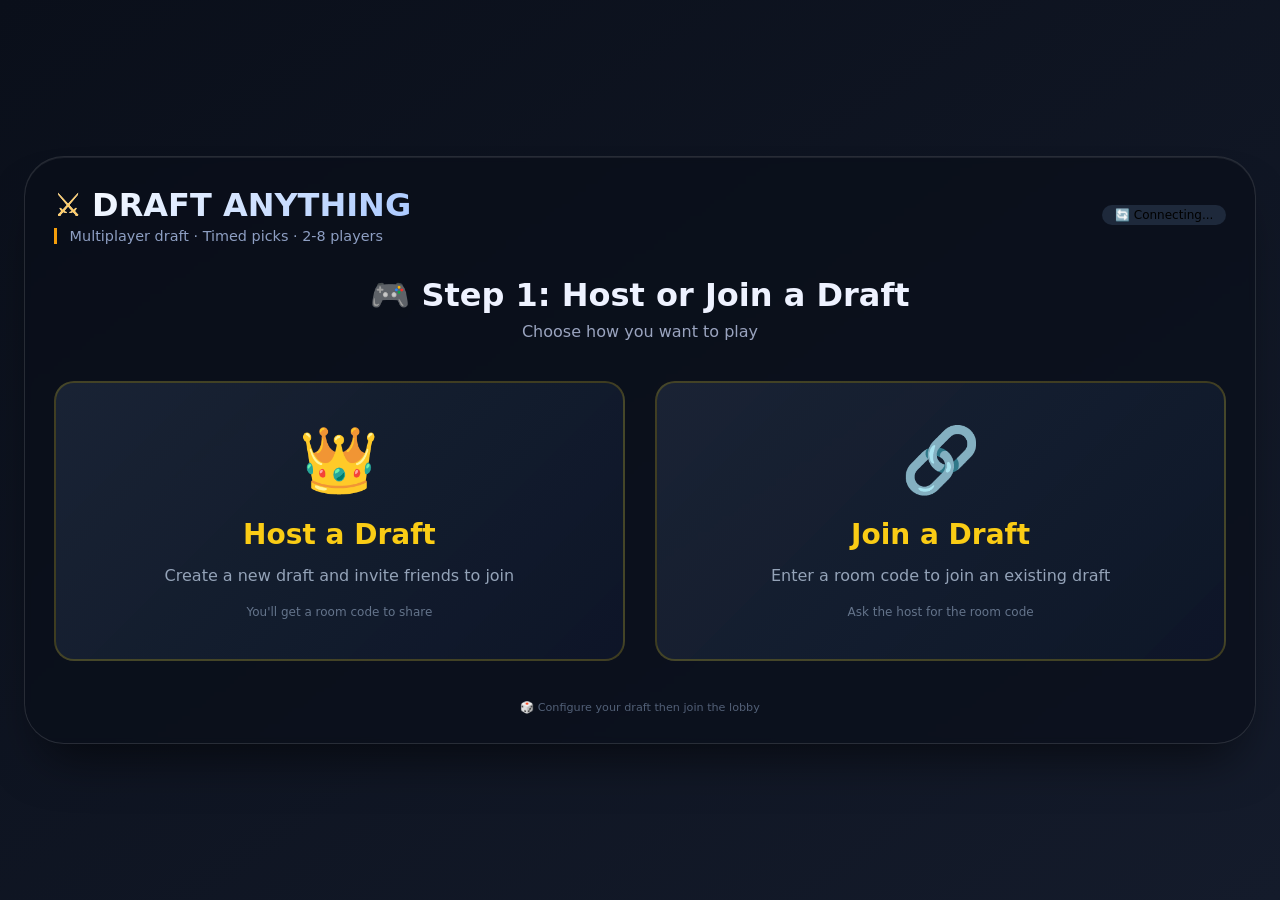
==== index.html @ 41528296 "Update: Added new feature to frontend" ====
<!DOCTYPE html>
<html lang="en">
<head>
    <meta charset="UTF-8">
    <meta name="viewport" content="width=device-width, initial-scale=1.0">
    <title>Draft Anything | Setup</title>
    <link rel="stylesheet" href="style.css">
</head>
<body>
<div class="draft-app">
    <div style="display: flex; justify-content: space-between; align-items: center; flex-wrap: wrap;">
        <div>
            <h1>DRAFT ANYTHING</h1>
            <div class="sub">Multiplayer draft · Timed picks · 2-8 players</div>
        </div>
        <div class="badge" id="dbStatus">🔄 Connecting...</div>
    </div>

    <!-- Step 1: Host or Join -->
    <div id="hostJoinScreen" class="config-screen">
        <div class="config-header">
            <h2>🎮 Step 1: Host or Join a Draft</h2>
            <p>Choose how you want to play</p>
        </div>
        
        <div class="host-join-options">
            <div class="host-join-card" id="hostOption">
                <div class="host-join-icon">👑</div>
                <h3>Host a Draft</h3>
                <p>Create a new draft and invite friends to join</p>
                <div class="host-join-note">You'll get a room code to share</div>
            </div>
            
            <div class="host-join-card" id="joinOption">
                <div class="host-join-icon">🔗</div>
                <h3>Join a Draft</h3>
                <p>Enter a room code to join an existing draft</p>
                <div class="host-join-note">Ask the host for the room code</div>
            </div>
        </div>
    </div>

    <!-- Host Settings -->
    <div id="hostSettingsScreen" class="config-screen" style="display: none;">
        <div class="config-card">
    <div class="config-label">
        <span class="label-icon">👤</span>
        Your Name
    </div>
    <input type="text" id="hostNameInput" placeholder="Enter your name" maxlength="20" class="player-name-input" value="Host">
    <div class="config-hint">How other players will see you</div>
</div>
        <div class="config-header">
            <h2>👑 Create Your Draft</h2>
            <p>Configure all settings below</p>
        </div>
        
        <div class="config-content">
            <div class="config-card">
                <div class="config-label">
                    <span class="label-icon">👥</span>
                    Number of Players (2-8)
                </div>
                <div class="config-control">
                    <button class="config-btn decrement" id="decPlayersHost">-</button>
                    <span id="numPlayersHost" class="config-value">2</span>
                    <button class="config-btn increment" id="incPlayersHost">+</button>
                </div>
                <div class="config-hint">More players = longer draft</div>
            </div>

            <div class="config-card">
                <div class="config-label">
                    <span class="label-icon">🎯</span>
                    Draft Category
                </div>
                <div id="categoryGridHost" class="category-grid-small"></div>
                <div id="selectedCategoryDisplay" class="selected-category-display" style="display: none;">
                    <span class="selected-category-badge">✅ Selected: <span id="selectedCategoryNameHost"></span></span>
                    <button id="clearCategoryBtn" class="small-btn">Change</button>
                </div>
                <div class="config-hint">Choose what you'll be drafting</div>
            </div>

            <div class="config-card">
                <div class="config-label">
                    <span class="label-icon">🎲</span>
                    Draft Type
                </div>
                <div class="draft-type-options">
                    <label class="draft-type-option">
                        <input type="radio" name="draftTypeHost" value="snake" checked>
                        <span class="draft-type-icon">🐍</span>
                        <span class="draft-type-name">Snake Draft</span>
                        <span class="draft-type-desc">1,2,3,3,2,1...</span>
                    </label>
                    <label class="draft-type-option">
                        <input type="radio" name="draftTypeHost" value="regular">
                        <span class="draft-type-icon">📋</span>
                        <span class="draft-type-name">Regular Draft</span>
                        <span class="draft-type-desc">1,2,3,1,2,3...</span>
                    </label>
                </div>
            </div>

            <div class="config-card">
                <div class="config-label">
                    <span class="label-icon">🔄</span>
                    Number of Rounds (3-10)
                </div>
                <div class="config-control">
                    <button class="config-btn decrement" id="decRoundsHost">-</button>
                    <span id="numRoundsHost" class="config-value">5</span>
                    <button class="config-btn increment" id="incRoundsHost">+</button>
                </div>
                <div class="config-hint">Each player gets 1 pick per round</div>
            </div>

            <div class="config-card">
                <div class="config-label">
                    <span class="label-icon">⏱️</span>
                    Time Per Pick (1-5 minutes)
                </div>
                <div class="config-control">
                    <button class="config-btn decrement" id="decTimeHost">-</button>
                    <span id="timerMinutesHost" class="config-value">3</span>
                    <button class="config-btn increment" id="incTimeHost">+</button>
                </div>
                <div class="config-hint">Time limit for each player's pick</div>
            </div>

            <div class="config-card highlight">
                <div class="config-label">
                    <span class="label-icon">📊</span>
                    Draft Summary
                </div>
                <div class="config-stats">
                    <div class="stat-item">
                        <span class="stat-label">👥 Players:</span>
                        <span id="summaryPlayers" class="stat-value">2</span>
                    </div>
                    <div class="stat-item">
                        <span class="stat-label">🎯 Category:</span>
                        <span id="summaryCategory" class="stat-value">Not selected</span>
                    </div>
                    <div class="stat-item">
                        <span class="stat-label">🎲 Draft Type:</span>
                        <span id="summaryDraftType" class="stat-value">Snake</span>
                    </div>
                    <div class="stat-item">
                        <span class="stat-label">🔄 Rounds:</span>
                        <span id="summaryRounds" class="stat-value">5</span>
                    </div>
                    <div class="stat-item">
                        <span class="stat-label">⏱️ Timer:</span>
                        <span id="summaryTimer" class="stat-value">3 min</span>
                    </div>
                    <div class="stat-item">
                        <span class="stat-label">📦 Total Picks:</span>
                        <span id="summaryTotalPicks" class="stat-value">10</span>
                    </div>
                </div>
            </div>
        </div>

        <div class="config-actions">
            <button id="backToHostJoinBtn" class="secondary-btn">← Back</button>
            <button id="createLobbyBtn" class="primary-btn">🚀 Create Lobby →</button>
        </div>
    </div>

    <!-- Join Settings -->
    <div id="joinSettingsScreen" class="config-screen" style="display: none;">
        <div class="config-header">
            <h2>🔗 Join a Game</h2>
            <p>Enter the room code to join an existing draft</p>
        </div>
        
        <div class="config-content">
            <div class="config-card">
                <div class="config-label">
                    <span class="label-icon">🔑</span>
                    Room Code
                </div>
                <input type="text" id="roomCodeInput" placeholder="Enter 6-character code" maxlength="6" class="room-code-input">
                <div class="config-hint">Get the code from the game host</div>
            </div>
            <div class="config-card">
                <div class="config-label">
                    <span class="label-icon">👤</span>
                    Your Name
                </div>
                <input type="text" id="playerNameInput" placeholder="Enter your name" maxlength="20" class="player-name-input">
                <div class="config-hint">How other players will see you</div>
            </div>
        </div>

        <div class="config-actions">
            <button id="backToHostJoinJoinBtn" class="secondary-btn">← Back</button>
            <button id="joinGameBtn" class="primary-btn">Join Game →</button>
        </div>
    </div>

    <footer>🎲 Configure your draft then join the lobby</footer>
</div>
<div id="toastMsg" class="toast-msg" style="opacity:0;">✨</div>

<script src="https://cdn.socket.io/4.5.4/socket.io.min.js"></script>
<script src="index.js"></script>
</body>
</html>
---- style.css ----
* {
  box-sizing: border-box;
  margin: 0;
  padding: 0;
}

body {
  background: linear-gradient(145deg, #0a0f1a 0%, #141b2b 100%);
  font-family: 'Inter', system-ui, -apple-system, 'Segoe UI', Roboto, 'Helvetica Neue', sans-serif;
  min-height: 100vh;
  display: flex;
  justify-content: center;
  align-items: center;
  padding: 2rem 1.5rem;
}

.draft-app {
  max-width: 1500px;
  width: 100%;
  background: rgba(10, 15, 25, 0.65);
  backdrop-filter: blur(3px);
  border-radius: 2.5rem;
  padding: 1.8rem;
  box-shadow: 0 30px 50px -20px rgba(0, 0, 0, 0.6), inset 0 1px 0 rgba(255,255,255,0.08);
  border: 1px solid rgba(255,255,255,0.12);
}

h1 {
  font-size: 2rem;
  font-weight: 700;
  background: linear-gradient(135deg, #FFFFFF, #aac9ff);
  background-clip: text;
  -webkit-background-clip: text;
  color: transparent;
  display: inline-flex;
  align-items: center;
  gap: 0.6rem;
}

h1::before {
  content: "⚔️";
  font-size: 2rem;
  background: none;
  color: #ffcc66;
}

.sub {
  color: #8e9fc3;
  margin-top: 0.3rem;
  font-size: 0.9rem;
  border-left: 3px solid #f59e0b;
  padding-left: 0.8rem;
}

/* ==================== DRAFT PAGE STYLES ==================== */
.turn-panel {
  background: rgba(0, 0, 0, 0.45);
  border-radius: 3rem;
  padding: 0.75rem 1.5rem;
  margin: 1.2rem 0 1.5rem 0;
  display: flex;
  justify-content: space-between;
  align-items: center;
  flex-wrap: wrap;
  gap: 1rem;
  border: 1px solid rgba(255,215,0,0.3);
  backdrop-filter: blur(4px);
}

.turn-badge {
  display: flex;
  align-items: center;
  gap: 0.8rem;
  background: #0f1422;
  padding: 0.4rem 1.4rem;
  border-radius: 3rem;
}

.turn-label {
  font-weight: 500;
  color: #a0b3d9;
  letter-spacing: 0.5px;
}

.active-player {
  font-weight: 800;
  font-size: 1.3rem;
  background: linear-gradient(120deg, #FFD966, #FFB347);
  background-clip: text;
  -webkit-background-clip: text;
  color: transparent;
  text-shadow: 0 0 8px rgba(255,180,0,0.3);
}

.timer-container {
  display: flex;
  align-items: center;
  gap: 0.8rem;
  background: #0f1422;
  padding: 0.4rem 1.2rem;
  border-radius: 3rem;
  font-family: monospace;
}

.timer-display {
  font-size: 1.3rem;
  font-weight: 700;
  color: #facc15;
  letter-spacing: 2px;
  min-width: 80px;
}

.timer-icon {
  font-size: 1.1rem;
}

.timer-bar {
  width: 120px;
  height: 6px;
  background: #1e293b;
  border-radius: 3px;
  overflow: hidden;
}

.timer-bar-fill {
  height: 100%;
  background: linear-gradient(90deg, #facc15, #f59e0b);
  width: 100%;
  transition: width 1s linear;
  border-radius: 3px;
}

.timer-bar-fill.warning {
  background: linear-gradient(90deg, #f97316, #ef4444);
}

.timer-bar-fill.critical {
  background: linear-gradient(90deg, #ef4444, #dc2626);
}

.turn-status {
  background: #1e2a3e;
  padding: 0.4rem 1.2rem;
  border-radius: 2rem;
  font-size: 0.8rem;
  font-weight: 500;
  color: #facc15;
  display: flex;
  align-items: center;
  gap: 0.5rem;
}

.snake-indicator {
  background: linear-gradient(135deg, #10b98120, #05966920);
  border: 1px solid #10b981;
  border-radius: 2rem;
  padding: 0.5rem 1.5rem;
  margin: 0 0 1rem 0;
  display: flex;
  justify-content: space-between;
  align-items: center;
  flex-wrap: wrap;
  gap: 0.5rem;
  color: #10b981;
  font-weight: 600;
}

.players-container {
  display: flex;
  flex-wrap: wrap;
  gap: 1rem;
  margin-bottom: 1.5rem;
}

.player-col {
  flex: 1;
  min-width: 200px;
  background: rgba(12, 18, 28, 0.7);
  border-radius: 1.5rem;
  padding: 1rem;
  backdrop-filter: blur(4px);
  border: 1px solid rgba(255,255,255,0.08);
  transition: all 0.2s;
}

.player-col.highlight-turn {
  box-shadow: 0 0 0 2px #facc15, 0 0 0 5px rgba(250,204,21,0.2);
  background: rgba(25, 35, 55, 0.8);
  border-color: #facc1570;
}

.player-col.timer-warning {
  box-shadow: 0 0 0 2px #f97316, 0 0 0 5px rgba(249, 115, 22, 0.2);
}

.player-col.timer-critical {
  box-shadow: 0 0 0 2px #ef4444, 0 0 0 5px rgba(239, 68, 68, 0.2);
  animation: pulse 1s infinite;
}

@keyframes pulse {
  0%, 100% { opacity: 1; }
  50% { opacity: 0.7; }
}

.player-header {
  display: flex;
  justify-content: space-between;
  align-items: baseline;
  border-bottom: 2px solid rgba(250,204,21,0.4);
  padding-bottom: 0.6rem;
  margin-bottom: 1rem;
}

.player-name {
  font-size: 1.4rem;
  font-weight: 700;
  display: flex;
  align-items: center;
  gap: 0.4rem;
}

.player-score {
  background: #0f172a;
  padding: 0.2rem 0.8rem;
  border-radius: 40px;
  font-weight: 600;
  font-size: 1rem;
  color: #e2e8f0;
  display: flex;
  flex-direction: column;
  align-items: flex-end;
  gap: 0.2rem;
}

.drafted-list {
  display: flex;
  flex-direction: column;
  gap: 0.6rem;
  max-height: 55vh;
  overflow-y: auto;
  padding-right: 0.2rem;
}

.drafted-list::-webkit-scrollbar {
  width: 4px;
}
.drafted-list::-webkit-scrollbar-track {
  background: #1e293b;
  border-radius: 5px;
}
.drafted-list::-webkit-scrollbar-thumb {
  background: #facc15;
  border-radius: 5px;
}

.drafted-item {
  background: #0b0f17;
  border-radius: 1rem;
  padding: 0.6rem 1rem;
  display: flex;
  align-items: center;
  gap: 0.6rem;
  border-left: 3px solid;
  font-size: 0.9rem;
  color: #cbd5e6;
}

.available-pool {
  flex: 1.2;
  min-width: 280px;
  background: rgba(0, 0, 0, 0.4);
  border-radius: 1.8rem;
  padding: 1.2rem;
  border: 1px solid rgba(255,215,0,0.2);
}

.section-header {
  display: flex;
  justify-content: space-between;
  align-items: baseline;
  margin-bottom: 1rem;
  border-bottom: 2px solid #facc1540;
  padding-bottom: 0.5rem;
}

.section-header h2 {
  font-size: 1.3rem;
  font-weight: 600;
  color: #f1f5f9;
}

.badge {
  background: #1e293b;
  padding: 0.2rem 0.8rem;
  border-radius: 40px;
  font-size: 0.75rem;
  font-weight: 500;
}

.item-list {
  display: flex;
  flex-direction: column;
  gap: 0.7rem;
  max-height: 58vh;
  overflow-y: auto;
}

.draft-card {
  background: #0f1219;
  border-radius: 1rem;
  padding: 0.8rem 1rem;
  display: flex;
  justify-content: space-between;
  align-items: center;
  transition: all 0.15s;
  border: 1px solid #2d3748;
}

.item-info {
  display: flex;
  justify-content: space-between;
  align-items: center;
  flex: 1;
  margin-right: 1rem;
}

.item-name {
  font-weight: 500;
  color: #eef2ff;
}

.draft-btn {
  background: linear-gradient(95deg, #3b3f5c, #2d2f44);
  border: none;
  color: #ffdf8c;
  font-weight: 600;
  padding: 0.4rem 1.2rem;
  border-radius: 2rem;
  cursor: pointer;
  font-size: 0.75rem;
  transition: 0.2s;
}

.draft-btn.active-turn {
  background: linear-gradient(95deg, #f59e0b, #d97706);
  color: #0f172a;
  box-shadow: 0 0 8px #f59e0b;
}

.draft-btn.active-turn:hover {
  transform: scale(1.02);
  background: linear-gradient(95deg, #fbbf24, #f59e0b);
}

.draft-btn:disabled {
  opacity: 0.5;
  cursor: not-allowed;
}

.empty-state {
  text-align: center;
  padding: 2rem;
  color: #6c7c9e;
  background: #090d16;
  border-radius: 1.5rem;
  font-size: 0.85rem;
}

.action-bar {
  margin-top: 2rem;
  display: flex;
  gap: 1rem;
  justify-content: center;
  flex-wrap: wrap;
}

.reset-btn, .reset-all-btn {
  background: #1f2a3e;
  border: 1px solid #334155;
  padding: 0.5rem 1.4rem;
  border-radius: 2rem;
  font-weight: 500;
  color: #cbd5f0;
  cursor: pointer;
  transition: 0.2s;
}

.reset-btn:hover {
  background: #2d3a52;
}
.reset-all-btn:hover {
  background: #7f2a44;
  border-color: #ff6b8b;
  color: white;
}

/* ==================== SETUP PAGE STYLES ==================== */
.config-screen {
  margin: 2rem 0;
}

.config-header {
  text-align: center;
  margin-bottom: 2rem;
}

.config-header h2 {
  font-size: 2rem;
  color: #eef2ff;
  margin-bottom: 0.5rem;
}

.config-header p {
  color: #9aa4bf;
  font-size: 1rem;
}

.config-content {
  display: flex;
  flex-direction: column;
  gap: 1.5rem;
  max-width: 600px;
  margin: 0 auto;
}

.config-card {
  background: linear-gradient(135deg, rgba(30, 41, 59, 0.8), rgba(15, 23, 42, 0.9));
  border-radius: 1.5rem;
  padding: 2rem;
  border: 1px solid rgba(255, 215, 0, 0.2);
  box-shadow: 0 4px 15px rgba(0, 0, 0, 0.3);
}

.config-card.highlight {
  background: linear-gradient(135deg, rgba(37, 99, 235, 0.2), rgba(15, 23, 42, 0.9));
  border-color: #3b82f6;
}

.config-label {
  display: flex;
  align-items: center;
  gap: 0.5rem;
  font-size: 1.1rem;
  font-weight: 600;
  color: #eef2ff;
  margin-bottom: 1rem;
}

.label-icon {
  font-size: 1.5rem;
}

.config-control {
  display: flex;
  align-items: center;
  justify-content: center;
  gap: 1.5rem;
  margin: 1rem 0;
}

.config-btn {
  background: #1e293b;
  border: 2px solid #facc15;
  color: #facc15;
  font-size: 1.5rem;
  font-weight: bold;
  width: 48px;
  height: 48px;
  border-radius: 12px;
  cursor: pointer;
  transition: all 0.2s;
}

.config-btn:hover {
  background: #facc15;
  color: #0f172a;
  transform: scale(1.05);
}

.config-value {
  font-size: 2.5rem;
  font-weight: bold;
  color: #facc15;
  min-width: 80px;
  text-align: center;
}

.config-hint {
  font-size: 0.8rem;
  color: #94a3b8;
  text-align: center;
  margin-top: 0.5rem;
}

.config-stats {
  display: flex;
  flex-direction: column;
  gap: 0.75rem;
}

.stat-item {
  display: flex;
  justify-content: space-between;
  align-items: center;
  padding: 0.5rem;
  background: rgba(0, 0, 0, 0.3);
  border-radius: 0.75rem;
}

.stat-label {
  color: #cbd5e6;
  font-weight: 500;
}

.stat-value {
  color: #facc15;
  font-weight: bold;
  font-size: 1.2rem;
}

.config-actions {
  display: flex;
  justify-content: center;
  gap: 1rem;
  margin-top: 2rem;
}

/* Buttons */
.primary-btn {
  background: linear-gradient(135deg, #f59e0b, #d97706);
  border: none;
  padding: 0.75rem 2rem;
  border-radius: 2rem;
  font-size: 1rem;
  font-weight: 600;
  color: #0f172a;
  cursor: pointer;
  transition: all 0.2s;
}

.primary-btn:hover {
  transform: translateY(-2px);
  box-shadow: 0 10px 20px -5px rgba(245, 158, 11, 0.3);
}

.secondary-btn {
  background: #1f2a3e;
  border: 1px solid #334155;
  padding: 0.75rem 2rem;
  border-radius: 2rem;
  font-size: 1rem;
  font-weight: 500;
  color: #cbd5f0;
  cursor: pointer;
  transition: all 0.2s;
}

.secondary-btn:hover {
  background: #2d3a52;
}

/* Category Grid */
.category-grid {
  display: grid;
  grid-template-columns: repeat(auto-fit, minmax(250px, 1fr));
  gap: 1.5rem;
  margin-top: 1rem;
}

.category-card {
  background: linear-gradient(135deg, rgba(30, 41, 59, 0.8), rgba(15, 23, 42, 0.9));
  border-radius: 1.5rem;
  padding: 2rem;
  text-align: center;
  cursor: pointer;
  transition: all 0.3s ease;
  border: 1px solid rgba(255, 215, 0, 0.2);
}

.category-card:hover {
  transform: translateY(-5px);
  border-color: #facc15;
  box-shadow: 0 10px 25px -5px rgba(250, 204, 21, 0.2);
}

.category-icon {
  font-size: 4rem;
  margin-bottom: 1rem;
}

.category-card h3 {
  font-size: 1.5rem;
  color: #eef2ff;
  margin-bottom: 0.5rem;
}

.category-card p {
  color: #94a3b8;
  font-size: 0.9rem;
}

.category-count {
  display: inline-block;
  margin-top: 1rem;
  padding: 0.25rem 0.75rem;
  background: rgba(250, 204, 21, 0.125);
  border-radius: 2rem;
  color: #facc15;
  font-size: 0.8rem;
}

/* Category Grid Small */
.category-grid-small {
  display: grid;
  grid-template-columns: repeat(auto-fill, minmax(180px, 1fr));
  gap: 10px;
  margin: 15px 0;
  max-height: 200px;
  overflow-y: auto;
  padding: 5px;
}

.category-card-small {
  display: flex;
  align-items: center;
  gap: 10px;
  padding: 10px 15px;
  background: rgba(255, 255, 255, 0.1);
  border-radius: 8px;
  cursor: pointer;
  transition: all 0.2s ease;
  border: 2px solid transparent;
}

.category-card-small:hover {
  background: rgba(255, 255, 255, 0.2);
  transform: translateY(-2px);
}

.category-card-small.selected {
  background: rgba(16, 185, 129, 0.3);
  border-color: #10b981;
}

.category-icon-small {
  font-size: 24px;
}

.category-name-small {
  flex: 1;
  font-weight: 500;
  color: #eef2ff;
}

.category-count-small {
  font-size: 12px;
  color: #94a3b8;
}

/* Host/Join Cards */
.host-join-options {
  display: flex;
  gap: 30px;
  justify-content: center;
  margin: 40px 0;
  flex-wrap: wrap;
}

.host-join-card {
  background: linear-gradient(135deg, rgba(30, 41, 59, 0.8), rgba(15, 23, 42, 0.9));
  border: 2px solid rgba(255, 215, 0, 0.2);
  border-radius: 20px;
  padding: 40px;
  text-align: center;
  cursor: pointer;
  transition: all 0.3s ease;
  flex: 1;
  min-width: 250px;
}

.host-join-card:hover {
  transform: translateY(-5px);
  border-color: #facc15;
  background: rgba(250, 204, 21, 0.1);
}

.host-join-icon {
  font-size: 64px;
  margin-bottom: 20px;
}

.host-join-card h3 {
  font-size: 28px;
  margin-bottom: 15px;
  color: #facc15;
}

.host-join-card p {
  color: #94a3b8;
  margin-bottom: 20px;
}

.host-join-note {
  font-size: 12px;
  color: #64748b;
  margin-top: 15px;
}

/* Draft Type Options */
.draft-type-options {
  display: flex;
  gap: 20px;
  flex-wrap: wrap;
  margin-top: 10px;
}

.draft-type-option {
  display: flex;
  align-items: center;
  gap: 12px;
  padding: 12px 20px;
  background: rgba(255, 255, 255, 0.1);
  border-radius: 12px;
  cursor: pointer;
  transition: all 0.2s ease;
  flex: 1;
  min-width: 180px;
  border: 2px solid transparent;
}

.draft-type-option:hover {
  background: rgba(255, 255, 255, 0.2);
  transform: translateY(-2px);
}

input[name="draftType"], input[name="draftTypeHost"] {
  width: 18px;
  height: 18px;
  cursor: pointer;
  accent-color: #10b981;
}

.draft-type-icon {
  font-size: 24px;
}

.draft-type-name {
  font-weight: 600;
  color: #facc15;
  font-size: 16px;
}

.draft-type-desc {
  font-size: 12px;
  color: #94a3b8;
  margin-left: auto;
}

/* Selected Category Display */
.selected-category-display {
  display: flex;
  align-items: center;
  justify-content: space-between;
  padding: 10px 15px;
  background: rgba(16, 185, 129, 0.15);
  border-radius: 8px;
  margin-top: 10px;
}

.selected-category-badge {
  color: #10b981;
  font-weight: 500;
}

.small-btn {
  background: rgba(255, 255, 255, 0.1);
  border: none;
  padding: 5px 12px;
  border-radius: 6px;
  color: white;
  cursor: pointer;
  font-size: 12px;
}

.small-btn:hover {
  background: rgba(255, 255, 255, 0.2);
}

/* Room Code Input */
.room-code-input {
  width: 100%;
  padding: 15px;
  font-size: 24px;
  text-align: center;
  letter-spacing: 4px;
  background: rgba(255, 255, 255, 0.1);
  border: 2px solid rgba(255, 255, 255, 0.2);
  border-radius: 12px;
  color: #facc15;
  font-weight: bold;
  font-family: monospace;
}

.player-name-input {
  width: 100%;
  padding: 12px;
  font-size: 16px;
  background: rgba(255, 255, 255, 0.1);
  border: 2px solid rgba(255, 255, 255, 0.2);
  border-radius: 8px;
  color: white;
}

/* Waiting Room */
.waiting-room-content {
  text-align: center;
}

.room-code-box {
  background: rgba(0, 0, 0, 0.3);
  padding: 20px;
  border-radius: 12px;
  margin: 20px 0;
  display: flex;
  align-items: center;
  justify-content: center;
  gap: 15px;
  flex-wrap: wrap;
}

.room-code-label {
  font-size: 18px;
  color: #94a3b8;
}

.room-code-value {
  font-size: 32px;
  font-weight: bold;
  font-family: monospace;
  letter-spacing: 4px;
  color: #facc15;
  background: rgba(0, 0, 0, 0.5);
  padding: 8px 16px;
  border-radius: 8px;
}

.copy-btn {
  background: #3b82f6;
  color: white;
  border: none;
  padding: 8px 16px;
  border-radius: 8px;
  cursor: pointer;
}

.players-list-container {
  background: rgba(255, 255, 255, 0.05);
  border-radius: 12px;
  padding: 20px;
  margin: 20px 0;
}

.players-list {
  display: flex;
  flex-direction: column;
  gap: 10px;
  margin-top: 15px;
}

.player-item {
  display: flex;
  justify-content: space-between;
  align-items: center;
  padding: 12px;
  background: rgba(255, 255, 255, 0.05);
  border-radius: 8px;
}

.ready-status {
  font-size: 14px;
  padding: 4px 12px;
  border-radius: 20px;
  background: rgba(34, 197, 94, 0.2);
  color: #22c55e;
}

.waiting-actions {
  display: flex;
  gap: 15px;
  justify-content: center;
  margin: 20px 0;
}

/* Toast */
.toast-msg {
  position: fixed;
  bottom: 2rem;
  left: 50%;
  transform: translateX(-50%);
  background: #0f172ae6;
  backdrop-filter: blur(12px);
  color: #fde047;
  padding: 0.5rem 1.2rem;
  border-radius: 3rem;
  font-size: 0.85rem;
  font-weight: 500;
  pointer-events: none;
  z-index: 200;
  transition: opacity 0.2s;
  border: 1px solid #facc15;
  white-space: nowrap;
}

/* Footer */
footer {
  margin-top: 1.2rem;
  text-align: center;
  font-size: 0.7rem;
  color: #526077;
}

/* ==================== RESULTS PAGE STYLES ==================== */
.summary-stats {
  display: flex;
  justify-content: center;
  gap: 20px;
  margin: 20px 0;
  flex-wrap: wrap;
}

.stat-card {
  background: linear-gradient(135deg, rgba(255,255,255,0.1) 0%, rgba(255,255,255,0.05) 100%);
  border-radius: 16px;
  padding: 15px 25px;
  text-align: center;
  min-width: 120px;
}

.stat-icon {
  font-size: 32px;
  margin-bottom: 8px;
}

.stat-label {
  font-size: 12px;
  color: #94a3b8;
  text-transform: uppercase;
  letter-spacing: 1px;
}

.stat-value {
  font-size: 24px;
  font-weight: bold;
  color: #facc15;
}

.results-container {
  display: flex;
  flex-direction: column;
  gap: 20px;
  margin: 20px 0;
  max-height: 500px;
  overflow-y: auto;
  padding: 10px;
}

.result-card {
  background: rgba(255, 255, 255, 0.05);
  border-radius: 16px;
  overflow: hidden;
  transition: transform 0.2s ease;
}

.result-card:hover {
  transform: translateX(5px);
}

.result-header {
  display: flex;
  align-items: center;
  gap: 20px;
  padding: 20px;
  background: rgba(255, 255, 255, 0.08);
  border-left: 5px solid #facc15;
}

.result-place {
  display: flex;
  flex-direction: column;
  align-items: center;
  min-width: 60px;
}

.place-number {
  font-size: 28px;
  font-weight: bold;
  color: #facc15;
}

.place-medal {
  font-size: 24px;
}

.result-player-info {
  flex: 1;
}

.result-player-name {
  font-size: 20px;
  font-weight: bold;
  margin-bottom: 5px;
}

.result-player-score {
  font-size: 14px;
  color: #facc15;
}

.result-player-icon {
  font-size: 40px;
}

.result-items {
  padding: 15px 20px;
  background: rgba(0, 0, 0, 0.2);
}

.result-items-title {
  font-size: 14px;
  color: #94a3b8;
  margin-bottom: 10px;
  font-weight: 500;
}

.result-items-list {
  display: flex;
  flex-wrap: wrap;
  gap: 8px;
}

.result-item {
  background: rgba(255, 255, 255, 0.05);
  padding: 5px 12px;
  border-radius: 20px;
  font-size: 13px;
  display: flex;
  align-items: center;
  gap: 8px;
}

.result-item-number {
  color: #facc15;
  font-weight: bold;
}

.result-item-name {
  color: white;
}

.result-item-score {
  color: #facc15;
  font-size: 11px;
}

.no-items {
  color: #64748b;
  font-style: italic;
}

.error-message {
  text-align: center;
  padding: 40px;
  background: rgba(239, 68, 68, 0.1);
  border-radius: 16px;
  border: 1px solid #ef4444;
}

.error-icon {
  font-size: 48px;
  display: block;
  margin-bottom: 20px;
}

.results-actions {
  display: flex;
  justify-content: center;
  gap: 15px;
  margin-top: 20px;
}

/* Podium Styles (for simplified results) */
.podium-container {
  display: flex;
  justify-content: center;
  align-items: flex-end;
  min-height: 400px;
  margin: 40px 0;
}

.podium-single {
  text-align: center;
  padding: 30px;
  background: linear-gradient(135deg, rgba(255, 215, 0, 0.2), rgba(255, 215, 0, 0.05));
  border-radius: 20px;
  border: 2px solid #facc15;
  min-width: 250px;
}

.podium-single .podium-medal {
  font-size: 64px;
  margin-bottom: 20px;
}

.podium-single .podium-name {
  font-size: 28px;
  font-weight: bold;
  color: #facc15;
  margin-bottom: 10px;
}

.podium-single .podium-place {
  font-size: 18px;
  color: #94a3b8;
}

.podium-two {
  display: flex;
  justify-content: center;
  align-items: flex-end;
  gap: 30px;
  flex-wrap: wrap;
}

.podium-item {
  text-align: center;
  padding: 25px;
  border-radius: 16px;
  min-width: 200px;
}

.podium-first {
  background: linear-gradient(135deg, rgba(255, 215, 0, 0.25), rgba(255, 215, 0, 0.1));
  border: 2px solid #facc15;
  order: 2;
}

.podium-second {
  background: linear-gradient(135deg, rgba(192, 192, 192, 0.2), rgba(192, 192, 192, 0.05));
  border: 2px solid #c0c0c0;
  order: 1;
}

.podium-item .podium-medal {
  font-size: 48px;
  margin-bottom: 15px;
}

.podium-item .podium-name {
  font-size: 24px;
  font-weight: bold;
  color: #eef2ff;
  margin-bottom: 8px;
}

.podium-item .podium-place {
  font-size: 14px;
  color: #94a3b8;
}

.podium-three {
  display: flex;
  justify-content: center;
  align-items: flex-end;
  gap: 20px;
  flex-wrap: wrap;
}

.podium-column {
  display: flex;
  flex-direction: column;
  align-items: center;
  width: 180px;
}

.podium-spot {
  text-align: center;
  padding: 20px;
  border-radius: 12px 12px 0 0;
  width: 100%;
}

.first-spot {
  background: linear-gradient(135deg, rgba(255, 215, 0, 0.3), rgba(255, 215, 0, 0.1));
  border: 2px solid #facc15;
  border-bottom: none;
}

.second-spot {
  background: linear-gradient(135deg, rgba(192, 192, 192, 0.25), rgba(192, 192, 192, 0.08));
  border: 2px solid #c0c0c0;
  border-bottom: none;
}

.third-spot {
  background: linear-gradient(135deg, rgba(205, 127, 50, 0.25), rgba(205, 127, 50, 0.08));
  border: 2px solid #cd7f32;
  border-bottom: none;
}

.podium-spot .podium-medal {
  font-size: 40px;
  margin-bottom: 10px;
}

.podium-spot .podium-name {
  font-size: 18px;
  font-weight: bold;
  color: #eef2ff;
  margin-bottom: 5px;
}

.podium-spot .podium-place {
  font-size: 12px;
  color: #94a3b8;
}

.podium-pedestal {
  width: 100%;
  height: 20px;
  border-radius: 0 0 8px 8px;
}

.pedestal-first {
  background: #facc15;
  height: 30px;
}

.pedestal-second {
  background: #c0c0c0;
  height: 20px;
}

.pedestal-third {
  background: #cd7f32;
  height: 15px;
}

/* Responsive */
@media (max-width: 768px) {
  .toast-msg {
    white-space: normal;
    text-align: center;
    font-size: 0.7rem;
  }
  .players-container {
    flex-direction: column;
  }
  .config-control {
    gap: 1rem;
  }
  .config-value {
    font-size: 1.8rem;
    min-width: 60px;
  }
  .config-btn {
    width: 40px;
    height: 40px;
    font-size: 1.2rem;
  }
  .host-join-card {
    padding: 20px;
  }
  .host-join-icon {
    font-size: 48px;
  }
  .host-join-card h3 {
    font-size: 22px;
  }
  .result-header {
    flex-wrap: wrap;
    gap: 10px;
  }
  .result-place {
    min-width: 40px;
  }
  .place-number {
    font-size: 20px;
  }
  .result-player-name {
    font-size: 16px;
  }
  .result-player-icon {
    font-size: 30px;
  }
  .stat-card {
    padding: 10px 15px;
    min-width: 80px;
  }
  .stat-value {
    font-size: 18px;
  }
  .podium-three {
    gap: 10px;
  }
  .podium-column {
    width: 110px;
  }
  .podium-spot .podium-medal {
    font-size: 28px;
  }
  .podium-spot .podium-name {
    font-size: 12px;
  }
  .podium-item .podium-name {
    font-size: 18px;
  }
  .podium-item {
    min-width: 150px;
    padding: 15px;
  }
  .podium-single .podium-name {
    font-size: 20px;
  }
}
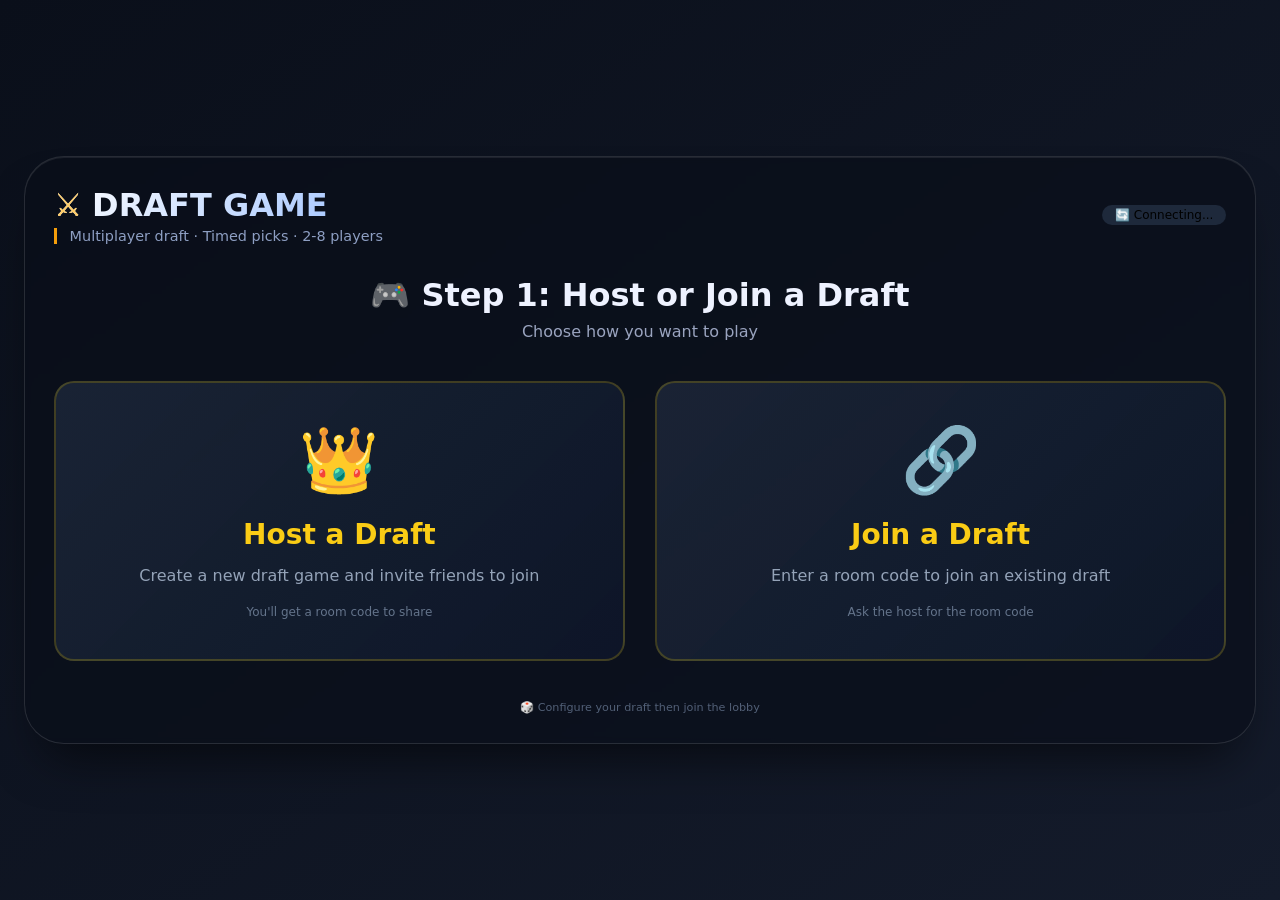
==== commit 70b4b904: "Complete dynamic draft mode: slot-based drafting with filters and requirements display" ====
--- a/index.html
+++ b/index.html
@@ -3,14 +3,15 @@
 <head>
     <meta charset="UTF-8">
     <meta name="viewport" content="width=device-width, initial-scale=1.0">
-    <title>Draft Anything | Setup</title>
+    <title>Draft Game | Setup</title>
     <link rel="stylesheet" href="style.css">
+    <script src="https://cdn.socket.io/4.5.4/socket.io.min.js"></script>
 </head>
 <body>
 <div class="draft-app">
     <div style="display: flex; justify-content: space-between; align-items: center; flex-wrap: wrap;">
         <div>
-            <h1>DRAFT ANYTHING</h1>
+            <h1>DRAFT GAME</h1>
             <div class="sub">Multiplayer draft · Timed picks · 2-8 players</div>
         </div>
         <div class="badge" id="dbStatus">🔄 Connecting...</div>
@@ -27,7 +28,7 @@
             <div class="host-join-card" id="hostOption">
                 <div class="host-join-icon">👑</div>
                 <h3>Host a Draft</h3>
-                <p>Create a new draft and invite friends to join</p>
+                <p>Create a new draft game and invite friends to join</p>
                 <div class="host-join-note">You'll get a room code to share</div>
             </div>
             
@@ -42,20 +43,13 @@
 
     <!-- Host Settings -->
     <div id="hostSettingsScreen" class="config-screen" style="display: none;">
-        <div class="config-card">
-    <div class="config-label">
-        <span class="label-icon">👤</span>
-        Your Name
-    </div>
-    <input type="text" id="hostNameInput" placeholder="Enter your name" maxlength="20" class="player-name-input" value="Host">
-    <div class="config-hint">How other players will see you</div>
-</div>
         <div class="config-header">
-            <h2>👑 Create Your Draft</h2>
+            <h2>👑 Create Your Draft Game</h2>
             <p>Configure all settings below</p>
         </div>
         
         <div class="config-content">
+            <!-- Number of Players -->
             <div class="config-card">
                 <div class="config-label">
                     <span class="label-icon">👥</span>
@@ -69,10 +63,43 @@
                 <div class="config-hint">More players = longer draft</div>
             </div>
 
-            <div class="config-card">
+            <!-- Draft Type Selection (Simple vs Dynamic) -->
+            <div class="config-card">
+                <div class="config-label">
+                    <span class="label-icon">🎲</span>
+                    Draft Type
+                </div>
+                <div class="draft-type-options">
+                    <label class="draft-type-option">
+                        <input type="radio" name="draftTypeMode" value="simple" checked>
+                        <span class="draft-type-icon">📋</span>
+                        <span class="draft-type-name">Simple Draft</span>
+                        <span class="draft-type-desc">Pick any items from a single category</span>
+                    </label>
+                    <label class="draft-type-option">
+                        <input type="radio" name="draftTypeMode" value="dynamic">
+                        <span class="draft-type-icon">🎯</span>
+                        <span class="draft-type-name">Dynamic Draft</span>
+                        <span class="draft-type-desc">Fill specific slots (Main, Side, Drink, etc.)</span>
+                    </label>
+                </div>
+            </div>
+
+            <!-- Your Name -->
+            <div class="config-card">
+                <div class="config-label">
+                    <span class="label-icon">👤</span>
+                    Your Name
+                </div>
+                <input type="text" id="hostNameInput" placeholder="Enter your name" maxlength="20" class="player-name-input" value="Player 1">
+                <div class="config-hint">How other players will see you</div>
+            </div>
+
+            <!-- Simple Draft Category Selection (hidden initially) -->
+            <div id="simpleCategoryCard" class="config-card">
                 <div class="config-label">
                     <span class="label-icon">🎯</span>
-                    Draft Category
+                    Draft Category (Simple Mode)
                 </div>
                 <div id="categoryGridHost" class="category-grid-small"></div>
                 <div id="selectedCategoryDisplay" class="selected-category-display" style="display: none;">
@@ -82,28 +109,45 @@
                 <div class="config-hint">Choose what you'll be drafting</div>
             </div>
 
-            <div class="config-card">
-                <div class="config-label">
-                    <span class="label-icon">🎲</span>
-                    Draft Type
+            <!-- Dynamic Draft Template Selection (hidden initially) -->
+            <div id="dynamicTemplateCard" class="config-card" style="display: none;">
+                <div class="config-label">
+                    <span class="label-icon">🎯</span>
+                    Draft Template (Dynamic Mode)
+                </div>
+                <div id="dynamicTemplateGrid" class="category-grid-small"></div>
+                <div id="selectedTemplateDisplay" class="selected-category-display" style="display: none;">
+                    <span class="selected-category-badge">✅ Selected: <span id="selectedTemplateName"></span></span>
+                    <span class="selected-category-badge" id="selectedTemplateRounds"></span>
+                    <button id="clearTemplateBtn" class="small-btn">Change</button>
+                </div>
+                <div class="config-hint">Choose a template with specific slots to fill</div>
+            </div>
+
+            <!-- Snake/Regular Draft Type (only for Simple mode) -->
+            <div id="simpleOrderCard" class="config-card">
+                <div class="config-label">
+                    <span class="label-icon">🔄</span>
+                    Draft Order
                 </div>
                 <div class="draft-type-options">
                     <label class="draft-type-option">
                         <input type="radio" name="draftTypeHost" value="snake" checked>
                         <span class="draft-type-icon">🐍</span>
                         <span class="draft-type-name">Snake Draft</span>
-                        <span class="draft-type-desc">1,2,3,3,2,1...</span>
+                        <span class="draft-type-desc">1,2,3,3,2,1,1,2,3...</span>
                     </label>
                     <label class="draft-type-option">
                         <input type="radio" name="draftTypeHost" value="regular">
                         <span class="draft-type-icon">📋</span>
                         <span class="draft-type-name">Regular Draft</span>
-                        <span class="draft-type-desc">1,2,3,1,2,3...</span>
-                    </label>
-                </div>
-            </div>
-
-            <div class="config-card">
+                        <span class="draft-type-desc">1,2,3,1,2,3,1,2,3...</span>
+                    </label>
+                </div>
+            </div>
+
+            <!-- Number of Rounds (for Simple mode only) -->
+            <div id="simpleRoundsCard" class="config-card">
                 <div class="config-label">
                     <span class="label-icon">🔄</span>
                     Number of Rounds (3-10)
@@ -116,6 +160,7 @@
                 <div class="config-hint">Each player gets 1 pick per round</div>
             </div>
 
+            <!-- Timer -->
             <div class="config-card">
                 <div class="config-label">
                     <span class="label-icon">⏱️</span>
@@ -129,6 +174,7 @@
                 <div class="config-hint">Time limit for each player's pick</div>
             </div>
 
+            <!-- Summary Card -->
             <div class="config-card highlight">
                 <div class="config-label">
                     <span class="label-icon">📊</span>
@@ -140,24 +186,24 @@
                         <span id="summaryPlayers" class="stat-value">2</span>
                     </div>
                     <div class="stat-item">
-                        <span class="stat-label">🎯 Category:</span>
+                        <span class="stat-label">🎲 Draft Mode:</span>
+                        <span id="summaryDraftMode" class="stat-value">Simple</span>
+                    </div>
+                    <div class="stat-item">
+                        <span class="stat-label">🎯 Category/Template:</span>
                         <span id="summaryCategory" class="stat-value">Not selected</span>
                     </div>
                     <div class="stat-item">
-                        <span class="stat-label">🎲 Draft Type:</span>
+                        <span class="stat-label">🔄 Draft Order:</span>
                         <span id="summaryDraftType" class="stat-value">Snake</span>
                     </div>
                     <div class="stat-item">
-                        <span class="stat-label">🔄 Rounds:</span>
-                        <span id="summaryRounds" class="stat-value">5</span>
+                        <span class="stat-label">📦 Total Picks:</span>
+                        <span id="summaryTotalPicks" class="stat-value">10</span>
                     </div>
                     <div class="stat-item">
                         <span class="stat-label">⏱️ Timer:</span>
                         <span id="summaryTimer" class="stat-value">3 min</span>
-                    </div>
-                    <div class="stat-item">
-                        <span class="stat-label">📦 Total Picks:</span>
-                        <span id="summaryTotalPicks" class="stat-value">10</span>
                     </div>
                 </div>
             </div>
@@ -205,7 +251,6 @@
 </div>
 <div id="toastMsg" class="toast-msg" style="opacity:0;">✨</div>
 
-<script src="https://cdn.socket.io/4.5.4/socket.io.min.js"></script>
 <script src="index.js"></script>
 </body>
 </html>
--- a/style.css
+++ b/style.css
@@ -921,46 +921,11 @@
 }
 
 /* ==================== RESULTS PAGE STYLES ==================== */
-.summary-stats {
-  display: flex;
-  justify-content: center;
-  gap: 20px;
-  margin: 20px 0;
-  flex-wrap: wrap;
-}
-
-.stat-card {
-  background: linear-gradient(135deg, rgba(255,255,255,0.1) 0%, rgba(255,255,255,0.05) 100%);
-  border-radius: 16px;
-  padding: 15px 25px;
-  text-align: center;
-  min-width: 120px;
-}
-
-.stat-icon {
-  font-size: 32px;
-  margin-bottom: 8px;
-}
-
-.stat-label {
-  font-size: 12px;
-  color: #94a3b8;
-  text-transform: uppercase;
-  letter-spacing: 1px;
-}
-
-.stat-value {
-  font-size: 24px;
-  font-weight: bold;
-  color: #facc15;
-}
-
 .results-container {
   display: flex;
   flex-direction: column;
   gap: 20px;
-  margin: 20px 0;
-  max-height: 500px;
+  max-height: 600vh;
   overflow-y: auto;
   padding: 10px;
 }
@@ -970,10 +935,17 @@
   border-radius: 16px;
   overflow: hidden;
   transition: transform 0.2s ease;
+  margin-bottom: 20px;
 }
 
 .result-card:hover {
   transform: translateX(5px);
+}
+
+.champion-card {
+  border: 2px solid #facc15;
+  box-shadow: 0 0 20px rgba(250, 204, 21, 0.2);
+  background: linear-gradient(135deg, rgba(250, 204, 21, 0.1), rgba(0, 0, 0, 0.2));
 }
 
 .result-header {
@@ -985,87 +957,157 @@
   border-left: 5px solid #facc15;
 }
 
+.result-medal {
+  font-size: 48px;
+  min-width: 70px;
+  text-align: center;
+}
+
+.champion-medal {
+  filter: drop-shadow(0 0 8px #facc15);
+}
+
+.result-info {
+  flex: 1;
+}
+
+.result-name {
+  font-size: 18px;
+  font-weight: bold;
+  color: #eef2ff;
+  margin-bottom: 5px;
+}
+
 .result-place {
-  display: flex;
-  flex-direction: column;
-  align-items: center;
-  min-width: 60px;
-}
-
-.place-number {
-  font-size: 28px;
-  font-weight: bold;
-  color: #facc15;
-}
-
-.place-medal {
-  font-size: 24px;
-}
-
-.result-player-info {
-  flex: 1;
-}
-
-.result-player-name {
-  font-size: 20px;
-  font-weight: bold;
-  margin-bottom: 5px;
-}
-
-.result-player-score {
+  font-size: 12px;
+  color: #94a3b8;
+}
+
+.result-picks-count {
   font-size: 14px;
   color: #facc15;
-}
-
-.result-player-icon {
-  font-size: 40px;
-}
-
-.result-items {
-  padding: 15px 20px;
-  background: rgba(0, 0, 0, 0.2);
-}
-
-.result-items-title {
-  font-size: 14px;
-  color: #94a3b8;
-  margin-bottom: 10px;
-  font-weight: 500;
-}
-
-.result-items-list {
-  display: flex;
-  flex-wrap: wrap;
-  gap: 8px;
-}
-
-.result-item {
-  background: rgba(255, 255, 255, 0.05);
+  background: rgba(0, 0, 0, 0.3);
   padding: 5px 12px;
   border-radius: 20px;
+}
+
+/* FIXED: Best/Worst picks containers - properly sized */
+.result-details {
+  padding: 20px;
+  background: rgba(0, 0, 0, 0.2);
+}
+
+.result-best-worst {
+  display: flex;
+  gap: 20px;
+  margin-bottom: 20px;
+  flex-wrap: wrap;
+}
+
+.result-best, .result-worst {
+  flex: 1;
+  min-width: 150px;
+  padding: 12px 15px;
+  background: rgba(255, 255, 255, 0.03);
+  border-radius: 10px;
+  word-wrap: break-word;
+  overflow-wrap: break-word;
+}
+
+.result-label {
+  font-size: 12px;
+  color: #94a3b8;
+  display: block;
+  margin-bottom: 8px;
+}
+
+.result-value {
+  font-size: 15px;
+  font-weight: 500;
+  color: #eef2ff;
+  line-height: 1.4;
+  word-break: break-word;
+}
+
+.result-chemistry {
+  border-top: 1px solid rgba(255, 255, 255, 0.1);
+  padding-top: 15px;
+}
+
+.chemistry-title {
+  font-size: 14px;
+  font-weight: 600;
+  color: #facc15;
+  margin-bottom: 10px;
+}
+
+.chemistry-list {
+  display: flex;
+  flex-wrap: wrap;
+  gap: 10px;
+}
+
+.chemistry-item {
+  display: flex;
+  align-items: center;
+  gap: 10px;
+  padding: 8px 16px;
+  border-radius: 24px;
   font-size: 13px;
-  display: flex;
-  align-items: center;
-  gap: 8px;
-}
-
-.result-item-number {
-  color: #facc15;
+  background: rgba(255, 255, 255, 0.05);
+  word-break: break-word;
+}
+
+.chemistry-item.synergy {
+  background: rgba(16, 185, 129, 0.15);
+  border-left: 3px solid #10b981;
+}
+
+.chemistry-item.conflict {
+  background: rgba(239, 68, 68, 0.15);
+  border-left: 3px solid #ef4444;
+}
+
+.chemistry-icon {
+  font-size: 14px;
+  flex-shrink: 0;
+}
+
+.chemistry-text {
+  flex: 1;
+  color: #e2e8f0;
+  word-break: break-word;
+}
+
+.chemistry-points {
+  font-size: 12px;
   font-weight: bold;
-}
-
-.result-item-name {
-  color: white;
-}
-
-.result-item-score {
-  color: #facc15;
-  font-size: 11px;
-}
-
-.no-items {
+  padding: 2px 8px;
+  border-radius: 20px;
+  background: rgba(0, 0, 0, 0.3);
+  flex-shrink: 0;
+}
+
+.chemistry-item.synergy .chemistry-points {
+  color: #10b981;
+}
+
+.chemistry-item.conflict .chemistry-points {
+  color: #f87171;
+}
+
+.no-chemistry {
   color: #64748b;
   font-style: italic;
+  padding: 12px;
+  text-align: center;
+}
+
+.results-actions {
+  display: flex;
+  justify-content: center;
+  gap: 15px;
+  margin-top: 20px;
 }
 
 .error-message {
@@ -1082,171 +1124,55 @@
   margin-bottom: 20px;
 }
 
-.results-actions {
-  display: flex;
-  justify-content: center;
-  gap: 15px;
-  margin-top: 20px;
-}
-
-/* Podium Styles (for simplified results) */
-.podium-container {
-  display: flex;
-  justify-content: center;
-  align-items: flex-end;
-  min-height: 400px;
-  margin: 40px 0;
-}
-
-.podium-single {
-  text-align: center;
-  padding: 30px;
-  background: linear-gradient(135deg, rgba(255, 215, 0, 0.2), rgba(255, 215, 0, 0.05));
-  border-radius: 20px;
-  border: 2px solid #facc15;
-  min-width: 250px;
-}
-
-.podium-single .podium-medal {
-  font-size: 64px;
-  margin-bottom: 20px;
-}
-
-.podium-single .podium-name {
+/* Champion Text Sizes */
+.result-name.champion-text {
   font-size: 28px;
-  font-weight: bold;
+  font-weight: 800;
+  background: linear-gradient(135deg, #facc15, #fbbf24);
+  background-clip: text;
+  -webkit-background-clip: text;
+  color: transparent;
+}
+
+.result-name.runnerup-text {
+  font-size: 22px;
+  font-weight: 700;
+  color: #c0c0c0;
+}
+
+.result-name.third-text {
+  font-size: 20px;
+  font-weight: 600;
+  color: #cd7f32;
+}
+
+.result-place.champion-text {
+  font-size: 14px;
   color: #facc15;
-  margin-bottom: 10px;
-}
-
-.podium-single .podium-place {
-  font-size: 18px;
-  color: #94a3b8;
-}
-
-.podium-two {
-  display: flex;
-  justify-content: center;
-  align-items: flex-end;
-  gap: 30px;
-  flex-wrap: wrap;
-}
-
-.podium-item {
-  text-align: center;
-  padding: 25px;
-  border-radius: 16px;
-  min-width: 200px;
-}
-
-.podium-first {
-  background: linear-gradient(135deg, rgba(255, 215, 0, 0.25), rgba(255, 215, 0, 0.1));
-  border: 2px solid #facc15;
-  order: 2;
-}
-
-.podium-second {
-  background: linear-gradient(135deg, rgba(192, 192, 192, 0.2), rgba(192, 192, 192, 0.05));
-  border: 2px solid #c0c0c0;
-  order: 1;
-}
-
-.podium-item .podium-medal {
-  font-size: 48px;
-  margin-bottom: 15px;
-}
-
-.podium-item .podium-name {
-  font-size: 24px;
-  font-weight: bold;
-  color: #eef2ff;
-  margin-bottom: 8px;
-}
-
-.podium-item .podium-place {
-  font-size: 14px;
-  color: #94a3b8;
-}
-
-.podium-three {
-  display: flex;
-  justify-content: center;
-  align-items: flex-end;
-  gap: 20px;
-  flex-wrap: wrap;
-}
-
-.podium-column {
-  display: flex;
-  flex-direction: column;
-  align-items: center;
-  width: 180px;
-}
-
-.podium-spot {
-  text-align: center;
-  padding: 20px;
-  border-radius: 12px 12px 0 0;
-  width: 100%;
-}
-
-.first-spot {
-  background: linear-gradient(135deg, rgba(255, 215, 0, 0.3), rgba(255, 215, 0, 0.1));
-  border: 2px solid #facc15;
-  border-bottom: none;
-}
-
-.second-spot {
-  background: linear-gradient(135deg, rgba(192, 192, 192, 0.25), rgba(192, 192, 192, 0.08));
-  border: 2px solid #c0c0c0;
-  border-bottom: none;
-}
-
-.third-spot {
-  background: linear-gradient(135deg, rgba(205, 127, 50, 0.25), rgba(205, 127, 50, 0.08));
-  border: 2px solid #cd7f32;
-  border-bottom: none;
-}
-
-.podium-spot .podium-medal {
-  font-size: 40px;
-  margin-bottom: 10px;
-}
-
-.podium-spot .podium-name {
-  font-size: 18px;
-  font-weight: bold;
-  color: #eef2ff;
-  margin-bottom: 5px;
-}
-
-.podium-spot .podium-place {
-  font-size: 12px;
-  color: #94a3b8;
-}
-
-.podium-pedestal {
-  width: 100%;
-  height: 20px;
-  border-radius: 0 0 8px 8px;
-}
-
-.pedestal-first {
-  background: #facc15;
-  height: 30px;
-}
-
-.pedestal-second {
-  background: #c0c0c0;
-  height: 20px;
-}
-
-.pedestal-third {
-  background: #cd7f32;
-  height: 15px;
+  font-weight: 600;
+  letter-spacing: 2px;
 }
 
 /* Responsive */
+@media (min-width: 768px) {
+  .result-name.champion-text {
+    font-size: 42px;
+  }
+  .result-name.runnerup-text {
+    font-size: 32px;
+  }
+  .result-name.third-text {
+    font-size: 26px;
+  }
+  .champion-card .result-medal {
+    font-size: 72px;
+  }
+  .result-place.champion-text {
+    font-size: 16px;
+    letter-spacing: 3px;
+  }
+}
+
 @media (max-width: 768px) {
   .toast-msg {
     white-space: normal;
@@ -1281,45 +1207,177 @@
     flex-wrap: wrap;
     gap: 10px;
   }
-  .result-place {
-    min-width: 40px;
-  }
-  .place-number {
+  .result-medal {
+    font-size: 36px;
+    min-width: 50px;
+  }
+  .result-name.champion-text {
+    font-size: 24px;
+  }
+  .result-name.runnerup-text {
     font-size: 20px;
   }
-  .result-player-name {
-    font-size: 16px;
-  }
-  .result-player-icon {
-    font-size: 30px;
-  }
-  .stat-card {
-    padding: 10px 15px;
-    min-width: 80px;
-  }
-  .stat-value {
+  .result-name.third-text {
     font-size: 18px;
   }
-  .podium-three {
+  .result-best-worst {
+    flex-direction: column;
     gap: 10px;
   }
-  .podium-column {
-    width: 110px;
-  }
-  .podium-spot .podium-medal {
-    font-size: 28px;
-  }
-  .podium-spot .podium-name {
+  .result-best, .result-worst {
+    min-width: auto;
+    width: 100%;
+  }
+  .chemistry-item {
+    font-size: 11px;
+    padding: 6px 12px;
+  }
+  .chemistry-list {
+    flex-direction: column;
+  }
+}
+
+/* Chemistry Item Styling */
+.chemistry-item {
+  display: flex;
+  align-items: center;
+  gap: 10px;
+  padding: 8px 16px;
+  border-radius: 24px;
+  font-size: 13px;
+  background: rgba(255, 255, 255, 0.05);
+  word-break: break-word;
+}
+
+.chemistry-item.synergy {
+  background: rgba(16, 185, 129, 0.15);
+  border-left: 3px solid #10b981;
+}
+
+.chemistry-item.synergy .chemistry-text {
+  color: #10b981;
+}
+
+.chemistry-item.conflict {
+  background: rgba(239, 68, 68, 0.15);
+  border-left: 3px solid #ef4444;
+}
+
+.chemistry-item.conflict .chemistry-text {
+  color: #f87171;
+}
+
+.chemistry-text {
+  flex: 1;
+  word-break: break-word;
+}
+
+/* Dynamic Draft Styles */
+.filter-bar {
+    display: flex;
+    align-items: center;
+    gap: 10px;
+    margin-bottom: 15px;
+    padding: 10px;
+    background: rgba(0, 0, 0, 0.3);
+    border-radius: 12px;
+    flex-wrap: wrap;
+}
+
+.filter-label {
+    font-size: 14px;
+    color: #94a3b8;
+}
+
+.filter-buttons {
+    display: flex;
+    gap: 8px;
+    flex-wrap: wrap;
+}
+
+.filter-btn {
+    background: #1e293b;
+    border: 1px solid #334155;
+    padding: 6px 14px;
+    border-radius: 20px;
+    font-size: 13px;
+    cursor: pointer;
+    color: #cbd5f0;
+    transition: all 0.2s;
+}
+
+.filter-btn:hover {
+    background: #2d3a52;
+}
+
+.filter-btn.active {
+    background: #facc15;
+    color: #0f172a;
+    border-color: #facc15;
+}
+
+.clear-filter-btn {
+    background: #1f2a3e;
+    border: 1px solid #334155;
+    padding: 6px 14px;
+    border-radius: 20px;
+    font-size: 13px;
+    cursor: pointer;
+    color: #cbd5f0;
+}
+
+.clear-filter-btn:hover {
+    background: #2d3a52;
+}
+
+.player-slots {
+    display: flex;
+    flex-wrap: wrap;
+    gap: 5px;
+    margin-bottom: 10px;
+    padding: 8px;
+    background: rgba(0, 0, 0, 0.2);
+    border-radius: 8px;
+}
+
+.slot-item {
+    font-size: 11px;
+    padding: 3px 8px;
+    border-radius: 12px;
+    display: inline-flex;
+    align-items: center;
+    gap: 4px;
+}
+
+.slot-filled {
+    background: rgba(16, 185, 129, 0.2);
+    color: #10b981;
+}
+
+.slot-empty {
+    background: rgba(100, 116, 139, 0.2);
+    color: #94a3b8;
+}
+
+.slot-current {
+    background: rgba(250, 204, 21, 0.3);
+    color: #facc15;
+    border: 1px solid #facc15;
+    animation: pulse 1s infinite;
+}
+
+.item-slot {
     font-size: 12px;
-  }
-  .podium-item .podium-name {
-    font-size: 18px;
-  }
-  .podium-item {
-    min-width: 150px;
-    padding: 15px;
-  }
-  .podium-single .podium-name {
-    font-size: 20px;
-  }
+    margin-left: 8px;
+}
+
+.item-score-small {
+    font-size: 11px;
+    color: #facc15;
+    margin-left: 6px;
+}
+
+@keyframes pulse {
+    0%, 100% { opacity: 1; }
+    50% { opacity: 0.7; }
 }
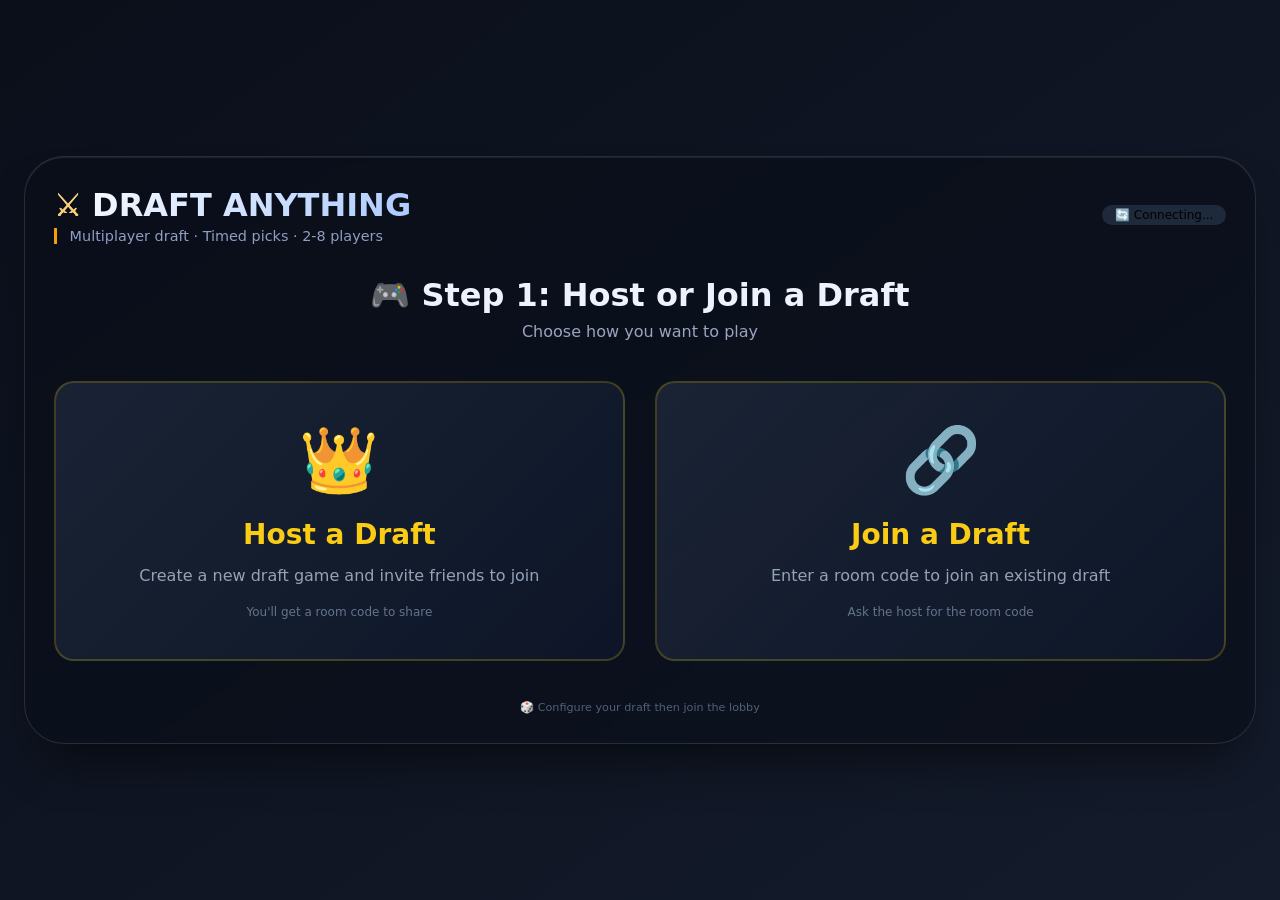
==== commit 8b913b71: "Update setup page: improve UI and fix guest redirect to correct draft mode" ====
--- a/index.html
+++ b/index.html
@@ -3,7 +3,7 @@
 <head>
     <meta charset="UTF-8">
     <meta name="viewport" content="width=device-width, initial-scale=1.0">
-    <title>Draft Game | Setup</title>
+    <title>Draft Anything</title>
     <link rel="stylesheet" href="style.css">
     <script src="https://cdn.socket.io/4.5.4/socket.io.min.js"></script>
 </head>
@@ -11,7 +11,7 @@
 <div class="draft-app">
     <div style="display: flex; justify-content: space-between; align-items: center; flex-wrap: wrap;">
         <div>
-            <h1>DRAFT GAME</h1>
+            <h1>DRAFT ANYTHING</h1>
             <div class="sub">Multiplayer draft · Timed picks · 2-8 players</div>
         </div>
         <div class="badge" id="dbStatus">🔄 Connecting...</div>
@@ -49,6 +49,16 @@
         </div>
         
         <div class="config-content">
+            <!-- Your Name - MOVED TO TOP -->
+            <div class="config-card">
+                <div class="config-label">
+                    <span class="label-icon">👤</span>
+                    Your Name
+                </div>
+                <input type="text" id="hostNameInput" placeholder="Enter your name" maxlength="20" class="player-name-input" value="Player 1">
+                <div class="config-hint">How other players will see you</div>
+            </div>
+
             <!-- Number of Players -->
             <div class="config-card">
                 <div class="config-label">
@@ -60,42 +70,30 @@
                     <span id="numPlayersHost" class="config-value">2</span>
                     <button class="config-btn increment" id="incPlayersHost">+</button>
                 </div>
-                <div class="config-hint">More players = longer draft</div>
-            </div>
-
-            <!-- Draft Type Selection (Simple vs Dynamic) -->
+            </div>
+
+            <!-- Draft Mode Selection - STYLED LIKE CATEGORY SELECTION -->
             <div class="config-card">
                 <div class="config-label">
                     <span class="label-icon">🎲</span>
-                    Draft Type
-                </div>
-                <div class="draft-type-options">
-                    <label class="draft-type-option">
-                        <input type="radio" name="draftTypeMode" value="simple" checked>
-                        <span class="draft-type-icon">📋</span>
-                        <span class="draft-type-name">Simple Draft</span>
-                        <span class="draft-type-desc">Pick any items from a single category</span>
-                    </label>
-                    <label class="draft-type-option">
-                        <input type="radio" name="draftTypeMode" value="dynamic">
-                        <span class="draft-type-icon">🎯</span>
-                        <span class="draft-type-name">Dynamic Draft</span>
-                        <span class="draft-type-desc">Fill specific slots (Main, Side, Drink, etc.)</span>
-                    </label>
-                </div>
-            </div>
-
-            <!-- Your Name -->
-            <div class="config-card">
-                <div class="config-label">
-                    <span class="label-icon">👤</span>
-                    Your Name
-                </div>
-                <input type="text" id="hostNameInput" placeholder="Enter your name" maxlength="20" class="player-name-input" value="Player 1">
-                <div class="config-hint">How other players will see you</div>
-            </div>
-
-            <!-- Simple Draft Category Selection (hidden initially) -->
+                    Draft Mode
+                </div>
+                <div id="draftModeGrid" class="category-grid-small">
+                    <div class="category-card-small" data-mode="simple">
+                        <span class="category-icon-small">📋</span>
+                        <span class="category-name-small">Simple Draft</span>
+                        <span class="category-count-small">Pick items from a single category</span>
+                    </div>
+                    <div class="category-card-small" data-mode="dynamic">
+                        <span class="category-icon-small">🎯</span>
+                        <span class="category-name-small">Dynamic Draft</span>
+                        <span class="category-count-small">Fill out a roster</span>
+                    </div>
+                </div>
+                <div class="config-hint">Click to select your preferred draft style</div>
+            </div>
+
+            <!-- Simple Draft Category Selection (visible by default) -->
             <div id="simpleCategoryCard" class="config-card">
                 <div class="config-label">
                     <span class="label-icon">🎯</span>
@@ -113,7 +111,7 @@
             <div id="dynamicTemplateCard" class="config-card" style="display: none;">
                 <div class="config-label">
                     <span class="label-icon">🎯</span>
-                    Draft Template (Dynamic Mode)
+                    Draft Category (Dynamic Mode)
                 </div>
                 <div id="dynamicTemplateGrid" class="category-grid-small"></div>
                 <div id="selectedTemplateDisplay" class="selected-category-display" style="display: none;">
@@ -121,10 +119,10 @@
                     <span class="selected-category-badge" id="selectedTemplateRounds"></span>
                     <button id="clearTemplateBtn" class="small-btn">Change</button>
                 </div>
-                <div class="config-hint">Choose a template with specific slots to fill</div>
-            </div>
-
-            <!-- Snake/Regular Draft Type (only for Simple mode) -->
+                <div class="config-hint">Choose what you'll be drafting</div>
+            </div>
+
+            <!-- Snake/Regular Draft Type (for Simple mode) -->
             <div id="simpleOrderCard" class="config-card">
                 <div class="config-label">
                     <span class="label-icon">🔄</span>
@@ -135,13 +133,13 @@
                         <input type="radio" name="draftTypeHost" value="snake" checked>
                         <span class="draft-type-icon">🐍</span>
                         <span class="draft-type-name">Snake Draft</span>
-                        <span class="draft-type-desc">1,2,3,3,2,1,1,2,3...</span>
+                        <span class="draft-type-desc">1,2,3,3,2,1...</span>
                     </label>
                     <label class="draft-type-option">
                         <input type="radio" name="draftTypeHost" value="regular">
                         <span class="draft-type-icon">📋</span>
                         <span class="draft-type-name">Regular Draft</span>
-                        <span class="draft-type-desc">1,2,3,1,2,3,1,2,3...</span>
+                        <span class="draft-type-desc">1,2,3,1,2,3...</span>
                     </label>
                 </div>
             </div>
@@ -160,6 +158,28 @@
                 <div class="config-hint">Each player gets 1 pick per round</div>
             </div>
 
+            <!-- Draft Order for Dynamic Mode (hidden initially) -->
+            <div id="dynamicOrderCard" class="config-card" style="display: none;">
+                <div class="config-label">
+                    <span class="label-icon">🔄</span>
+                    Draft Order
+                </div>
+                <div class="draft-type-options">
+                    <label class="draft-type-option">
+                        <input type="radio" name="dynamicDraftType" value="snake" checked>
+                        <span class="draft-type-icon">🐍</span>
+                        <span class="draft-type-name">Snake Draft</span>
+                        <span class="draft-type-desc">1,2,3,3,2,1...</span>
+                    </label>
+                    <label class="draft-type-option">
+                        <input type="radio" name="dynamicDraftType" value="regular">
+                        <span class="draft-type-icon">📋</span>
+                        <span class="draft-type-name">Regular Draft</span>
+                        <span class="draft-type-desc">1,2,3,1,2,3...</span>
+                    </label>
+                </div>
+            </div>
+
             <!-- Timer -->
             <div class="config-card">
                 <div class="config-label">
@@ -181,6 +201,10 @@
                     Draft Summary
                 </div>
                 <div class="config-stats">
+                    <div class="stat-item">
+                        <span class="stat-label">👤 Your Name:</span>
+                        <span id="summaryPlayerName" class="stat-value">Player 1</span>
+                    </div>
                     <div class="stat-item">
                         <span class="stat-label">👥 Players:</span>
                         <span id="summaryPlayers" class="stat-value">2</span>
--- a/style.css
+++ b/style.css
@@ -1380,4 +1380,160 @@
 @keyframes pulse {
     0%, 100% { opacity: 1; }
     50% { opacity: 0.7; }
+}
+
+/* Draft Mode Select Dropdown */
+.draft-mode-select {
+    width: 100%;
+    padding: 12px 15px;
+    background: #1e293b;
+    border: 2px solid #facc15;
+    border-radius: 12px;
+    color: #eef2ff;
+    font-size: 14px;
+    cursor: pointer;
+    font-family: inherit;
+    transition: all 0.2s;
+}
+
+.draft-mode-select:hover {
+    background: #2d3a52;
+    border-color: #fbbf24;
+}
+
+.draft-mode-select:focus {
+    outline: none;
+    border-color: #f59e0b;
+    box-shadow: 0 0 0 2px rgba(245, 158, 11, 0.3);
+}
+
+.draft-mode-select option {
+    background: #1e293b;
+    color: #eef2ff;
+    padding: 10px;
+}
+
+/* Item category styling */
+.item-category {
+    font-size: 12px;
+    color: #94a3b8;
+    margin-left: 10px;
+    padding: 2px 8px;
+    background: rgba(255, 255, 255, 0.05);
+    border-radius: 20px;
+}
+
+.item-info {
+    display: flex;
+    justify-content: space-between;
+    align-items: center;
+    flex: 1;
+    margin-right: 1rem;
+    flex-wrap: wrap;
+    gap: 8px;
+}
+
+/* Category display styles */
+.item-category {
+    font-size: 12px;
+    color: #94a3b8;
+    margin-left: 10px;
+    padding: 2px 8px;
+    background: rgba(255, 255, 255, 0.05);
+    border-radius: 20px;
+    white-space: nowrap;
+}
+
+.item-category-tag {
+    font-size: 10px;
+    color: #94a3b8;
+    margin-left: 8px;
+    padding: 2px 6px;
+    background: rgba(255, 255, 255, 0.05);
+    border-radius: 12px;
+}
+
+.item-info {
+    display: flex;
+    justify-content: space-between;
+    align-items: center;
+    flex: 1;
+    margin-right: 1rem;
+    flex-wrap: wrap;
+    gap: 8px;
+}
+
+@media (max-width: 768px) {
+    .item-category {
+        font-size: 10px;
+        white-space: normal;
+    }
+}
+
+/* Player positions styles */
+.player-positions {
+    display: flex;
+    flex-direction: column;
+    gap: 5px;
+    margin-bottom: 10px;
+    padding: 8px;
+    background: rgba(0, 0, 0, 0.2);
+    border-radius: 8px;
+}
+
+.slot-item {
+    font-size: 12px;
+    padding: 4px 8px;
+    border-radius: 6px;
+    display: flex;
+    justify-content: space-between;
+    align-items: center;
+}
+
+.slot-filled {
+    background: rgba(16, 185, 129, 0.2);
+    color: #10b981;
+}
+
+.slot-empty {
+    background: rgba(100, 116, 139, 0.2);
+    color: #94a3b8;
+}
+
+.slot-current {
+    background: rgba(250, 204, 21, 0.3);
+    color: #facc15;
+    border: 1px solid #facc15;
+    animation: pulse 1s infinite;
+}
+
+.item-category {
+    font-size: 12px;
+    color: #94a3b8;
+    margin-left: 10px;
+    padding: 2px 8px;
+    background: rgba(255, 255, 255, 0.05);
+    border-radius: 20px;
+}
+
+.item-category-tag {
+    font-size: 10px;
+    color: #94a3b8;
+    margin-left: 8px;
+    padding: 2px 6px;
+    background: rgba(255, 255, 255, 0.05);
+    border-radius: 12px;
+}
+
+.item-info {
+    display: flex;
+    justify-content: space-between;
+    align-items: center;
+    flex: 1;
+    margin-right: 1rem;
+}
+
+@keyframes pulse {
+    0%, 100% { opacity: 1; }
+    50% { opacity: 0.7; }
 }
